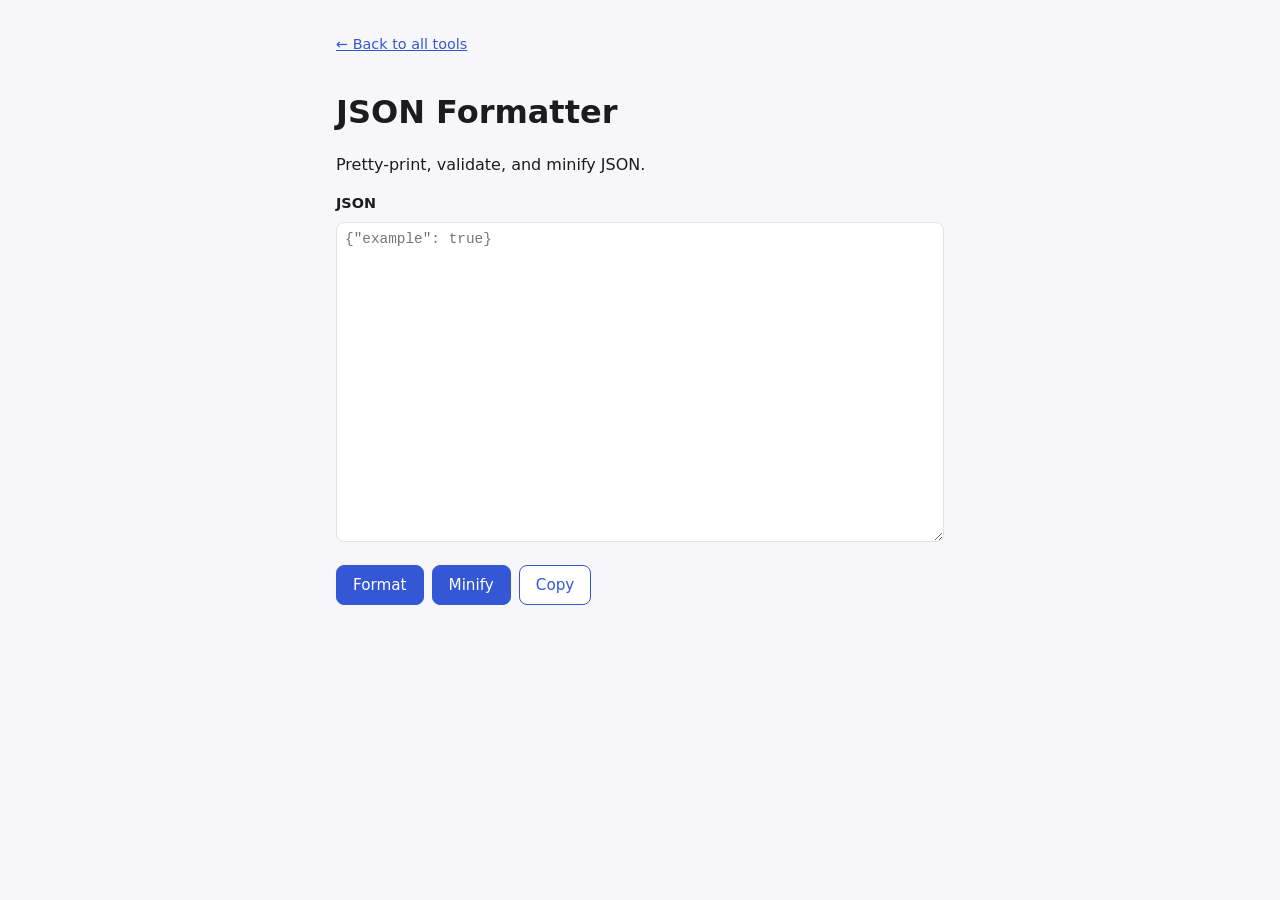
==== tools/json-formatter/index.html @ 0411a62c "Add phase 1 portal: landing page, unit converter, JSON formatter Vanilla HTML/CSS/JS, no build step." ====
<!doctype html>
<html lang="en">
<head>
  <meta charset="UTF-8">
  <meta name="viewport" content="width=device-width, initial-scale=1">
  <title>JSON Formatter &mdash; Web Tools & Learning Portal</title>
  <link rel="stylesheet" href="../../shared/styles.css">
  <link rel="stylesheet" href="./style.css">
</head>
<body>
  <div class="tool-page">
    <a class="back-link" href="../../index.html">&larr; Back to all tools</a>
    <h1>JSON Formatter</h1>
    <p>Pretty-print, validate, and minify JSON.</p>

    <div id="message" class="message hidden"></div>

    <div class="field">
      <label for="json-input">JSON</label>
      <textarea id="json-input" spellcheck="false" placeholder='{"example": true}'></textarea>
    </div>

    <div class="button-row">
      <button id="format-btn">Format</button>
      <button id="minify-btn">Minify</button>
      <button id="copy-btn" class="secondary">Copy</button>
    </div>
  </div>

  <script src="./script.js"></script>
</body>
</html>
---- shared/styles.css ----
:root {
  --color-bg: #f7f7f9;
  --color-surface: #ffffff;
  --color-text: #1c1c1e;
  --color-text-muted: #5b5b63;
  --color-border: #e2e2e7;
  --color-accent: #3457d5;
  --color-accent-hover: #2941ab;
  --color-error-bg: #fdecea;
  --color-error-text: #93231b;
  --font-sans: system-ui, -apple-system, "Segoe UI", Roboto, sans-serif;
  --font-mono: "SFMono-Regular", Consolas, "Liberation Mono", Menlo, monospace;
  --space-sm: 0.5rem;
  --space-md: 1rem;
  --space-lg: 2rem;
  --radius: 8px;
}

* {
  box-sizing: border-box;
}

body {
  margin: 0;
  font-family: var(--font-sans);
  background: var(--color-bg);
  color: var(--color-text);
  line-height: 1.5;
}

h1, h2, h3 {
  line-height: 1.2;
}

a {
  color: var(--color-accent);
}

a:hover {
  color: var(--color-accent-hover);
}

header.site-header {
  padding: var(--space-lg) var(--space-md);
  text-align: center;
}

header.site-header p {
  color: var(--color-text-muted);
}

.card-grid {
  display: grid;
  grid-template-columns: repeat(auto-fill, minmax(240px, 1fr));
  gap: var(--space-md);
  max-width: 960px;
  margin: 0 auto;
  padding: 0 var(--space-md) var(--space-lg);
}

.card {
  display: block;
  background: var(--color-surface);
  border: 1px solid var(--color-border);
  border-radius: var(--radius);
  padding: var(--space-md);
  text-decoration: none;
  color: inherit;
  transition: box-shadow 0.15s ease, transform 0.15s ease;
}

.card:hover {
  box-shadow: 0 4px 12px rgba(0, 0, 0, 0.08);
  transform: translateY(-2px);
}

.card h2 {
  margin: 0 0 var(--space-sm);
  font-size: 1.1rem;
  color: var(--color-text);
}

.card p {
  margin: 0;
  color: var(--color-text-muted);
  font-size: 0.95rem;
}

.card .card-type {
  display: inline-block;
  margin-top: var(--space-sm);
  font-size: 0.75rem;
  text-transform: uppercase;
  letter-spacing: 0.04em;
  color: var(--color-accent);
}

.tool-page {
  max-width: 640px;
  margin: 0 auto;
  padding: var(--space-lg) var(--space-md);
}

.tool-page .back-link {
  display: inline-block;
  margin-bottom: var(--space-md);
  font-size: 0.9rem;
}

.field {
  margin-bottom: var(--space-md);
}

.field label {
  display: block;
  margin-bottom: var(--space-sm);
  font-weight: 600;
  font-size: 0.9rem;
}

select,
input[type="number"],
input[type="text"],
textarea {
  width: 100%;
  padding: var(--space-sm);
  border: 1px solid var(--color-border);
  border-radius: var(--radius);
  font-family: inherit;
  font-size: 1rem;
  background: var(--color-surface);
  color: var(--color-text);
}

textarea {
  font-family: var(--font-mono);
  font-size: 0.9rem;
  min-height: 200px;
  resize: vertical;
}

button {
  font-family: inherit;
  font-size: 0.95rem;
  padding: 0.6rem 1rem;
  border-radius: var(--radius);
  border: 1px solid var(--color-accent);
  background: var(--color-accent);
  color: #fff;
  cursor: pointer;
}

button:hover {
  background: var(--color-accent-hover);
  border-color: var(--color-accent-hover);
}

button.secondary {
  background: var(--color-surface);
  color: var(--color-accent);
}

button.secondary:hover {
  background: var(--color-bg);
}

.button-row {
  display: flex;
  gap: var(--space-sm);
  flex-wrap: wrap;
  margin-bottom: var(--space-md);
}

.result {
  font-size: 1.4rem;
  font-weight: 600;
  padding: var(--space-md);
  background: var(--color-surface);
  border: 1px solid var(--color-border);
  border-radius: var(--radius);
}

.message {
  padding: var(--space-sm) var(--space-md);
  border-radius: var(--radius);
  margin-bottom: var(--space-md);
  font-size: 0.9rem;
}

.message.error {
  background: var(--color-error-bg);
  color: var(--color-error-text);
}

.message.success {
  background: #e8f5e9;
  color: #256029;
}

.hidden {
  display: none;
}
---- tools/json-formatter/style.css ----
#json-input {
  min-height: 320px;
}
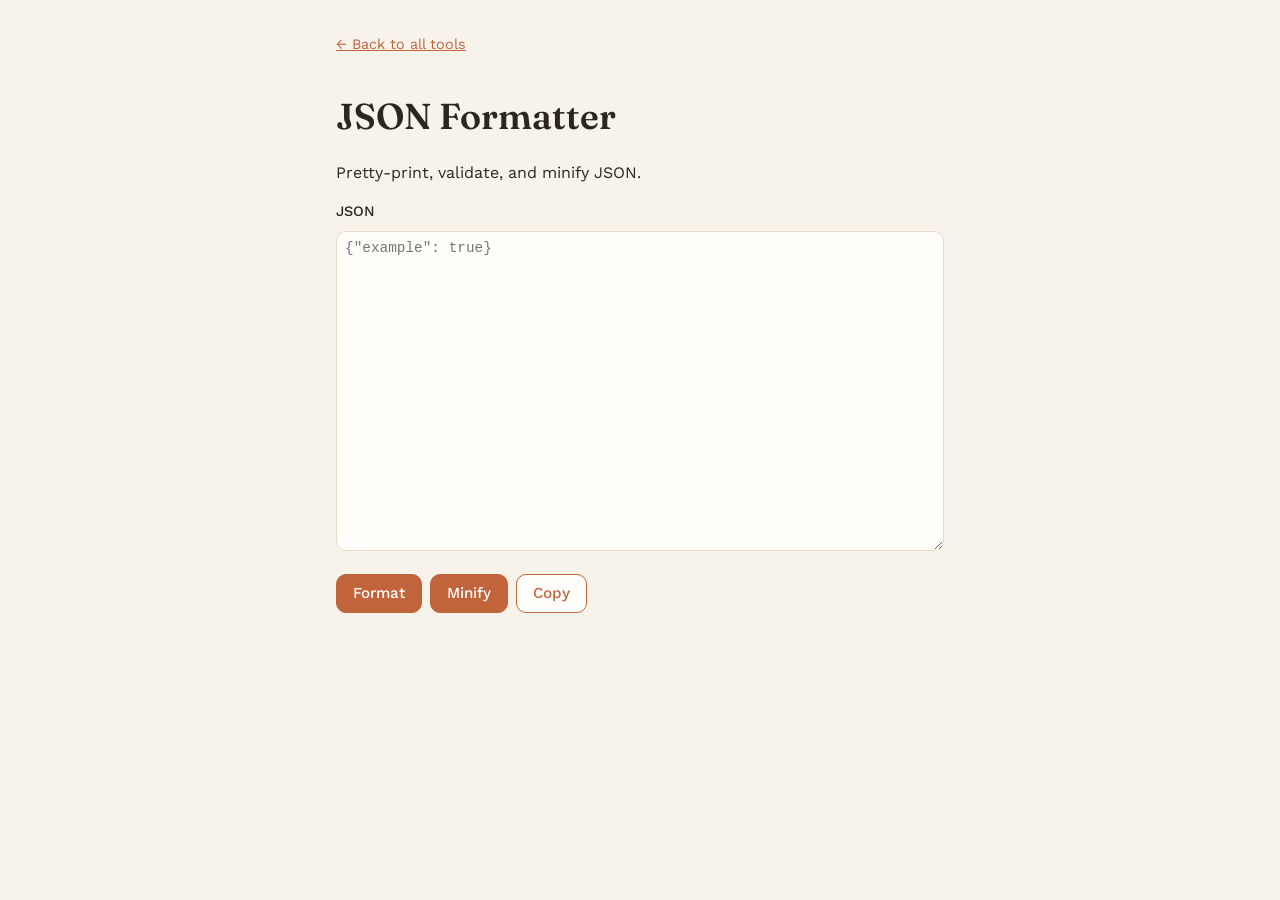
==== commit c27f8b62: "Apply Workshop Neutral visual design across the portal Ivory background, clay accent, Fraunces displ" ====
--- a/tools/json-formatter/index.html
+++ b/tools/json-formatter/index.html
@@ -4,6 +4,7 @@
   <meta charset="UTF-8">
   <meta name="viewport" content="width=device-width, initial-scale=1">
   <title>JSON Formatter &mdash; Web Tools & Learning Portal</title>
+  <link rel="stylesheet" href="https://fonts.googleapis.com/css2?family=Fraunces:opsz,wght@9..144,500;9..144,600&family=Work+Sans:wght@400;500&display=swap">
   <link rel="stylesheet" href="../../shared/styles.css">
   <link rel="stylesheet" href="./style.css">
 </head>
--- a/shared/styles.css
+++ b/shared/styles.css
@@ -1,19 +1,22 @@
 :root {
-  --color-bg: #f7f7f9;
-  --color-surface: #ffffff;
-  --color-text: #1c1c1e;
-  --color-text-muted: #5b5b63;
-  --color-border: #e2e2e7;
-  --color-accent: #3457d5;
-  --color-accent-hover: #2941ab;
+  --color-bg: #f7f3ea;
+  --color-surface: #fffefb;
+  --color-text: #2b2620;
+  --color-text-muted: #746b5e;
+  --color-text-faint: #9c9280;
+  --color-border: #e4dcc9;
+  --color-border-dashed: #c9bfa9;
+  --color-accent: #c1633b;
+  --color-accent-hover: #a34f2c;
   --color-error-bg: #fdecea;
   --color-error-text: #93231b;
-  --font-sans: system-ui, -apple-system, "Segoe UI", Roboto, sans-serif;
+  --font-display: 'Fraunces', Georgia, serif;
+  --font-sans: 'Work Sans', system-ui, -apple-system, "Segoe UI", Roboto, sans-serif;
   --font-mono: "SFMono-Regular", Consolas, "Liberation Mono", Menlo, monospace;
   --space-sm: 0.5rem;
   --space-md: 1rem;
   --space-lg: 2rem;
-  --radius: 8px;
+  --radius: 10px;
 }
 
 * {
@@ -29,7 +32,9 @@
 }
 
 h1, h2, h3 {
-  line-height: 1.2;
+  font-family: var(--font-display);
+  font-weight: 600;
+  line-height: 1.15;
 }
 
 a {
@@ -42,11 +47,30 @@
 
 header.site-header {
   padding: var(--space-lg) var(--space-md);
-  text-align: center;
+  max-width: 960px;
+  margin: 0 auto;
+}
+
+header.site-header .eyebrow {
+  display: block;
+  font-size: 0.8rem;
+  letter-spacing: 0.14em;
+  text-transform: uppercase;
+  color: var(--color-accent);
+  font-weight: 500;
+  margin-bottom: var(--space-sm);
+}
+
+header.site-header h1 {
+  margin: 0 0 var(--space-sm);
+  font-size: 2.75rem;
 }
 
 header.site-header p {
+  margin: 0;
   color: var(--color-text-muted);
+  font-size: 1.1rem;
+  max-width: 640px;
 }
 
 .card-grid {
@@ -59,24 +83,26 @@
 }
 
 .card {
-  display: block;
+  display: flex;
+  flex-direction: column;
+  gap: var(--space-sm);
   background: var(--color-surface);
   border: 1px solid var(--color-border);
   border-radius: var(--radius);
-  padding: var(--space-md);
+  padding: 1.4rem;
   text-decoration: none;
   color: inherit;
   transition: box-shadow 0.15s ease, transform 0.15s ease;
 }
 
 .card:hover {
-  box-shadow: 0 4px 12px rgba(0, 0, 0, 0.08);
+  box-shadow: 0 6px 18px rgba(43, 38, 32, 0.1);
   transform: translateY(-2px);
 }
 
 .card h2 {
-  margin: 0 0 var(--space-sm);
-  font-size: 1.1rem;
+  margin: 0;
+  font-size: 1.25rem;
   color: var(--color-text);
 }
 
@@ -84,21 +110,61 @@
   margin: 0;
   color: var(--color-text-muted);
   font-size: 0.95rem;
+  flex-grow: 1;
 }
 
 .card .card-type {
-  display: inline-block;
-  margin-top: var(--space-sm);
-  font-size: 0.75rem;
+  align-self: flex-start;
+  font-size: 0.7rem;
+  letter-spacing: 0.08em;
   text-transform: uppercase;
-  letter-spacing: 0.04em;
-  color: var(--color-accent);
+  color: var(--color-accent);
+  border: 1px solid var(--color-accent);
+  border-radius: 999px;
+  padding: 0.2rem 0.6rem;
+}
+
+.card-soon {
+  display: flex;
+  flex-direction: column;
+  justify-content: center;
+  gap: var(--space-sm);
+  background: transparent;
+  border: 1px dashed var(--color-border-dashed);
+  border-radius: var(--radius);
+  padding: 1.4rem;
+}
+
+.card-soon h2 {
+  margin: 0;
+  font-size: 1.05rem;
+  font-weight: 500;
+  color: var(--color-text-faint);
+}
+
+.card-soon p {
+  margin: 0;
+  font-size: 0.9rem;
+  color: var(--color-text-faint);
+}
+
+.site-footer {
+  max-width: 960px;
+  margin: 0 auto;
+  padding: var(--space-lg) var(--space-md);
+  border-top: 1px solid var(--color-border);
+  font-size: 0.85rem;
+  color: var(--color-text-faint);
 }
 
 .tool-page {
   max-width: 640px;
   margin: 0 auto;
   padding: var(--space-lg) var(--space-md);
+}
+
+.tool-page h1 {
+  font-size: 2.25rem;
 }
 
 .tool-page .back-link {
@@ -114,7 +180,7 @@
 .field label {
   display: block;
   margin-bottom: var(--space-sm);
-  font-weight: 600;
+  font-weight: 500;
   font-size: 0.9rem;
 }
 
@@ -140,8 +206,9 @@
 }
 
 button {
-  font-family: inherit;
+  font-family: var(--font-sans);
   font-size: 0.95rem;
+  font-weight: 500;
   padding: 0.6rem 1rem;
   border-radius: var(--radius);
   border: 1px solid var(--color-accent);
@@ -172,6 +239,7 @@
 }
 
 .result {
+  font-family: var(--font-display);
   font-size: 1.4rem;
   font-weight: 600;
   padding: var(--space-md);
